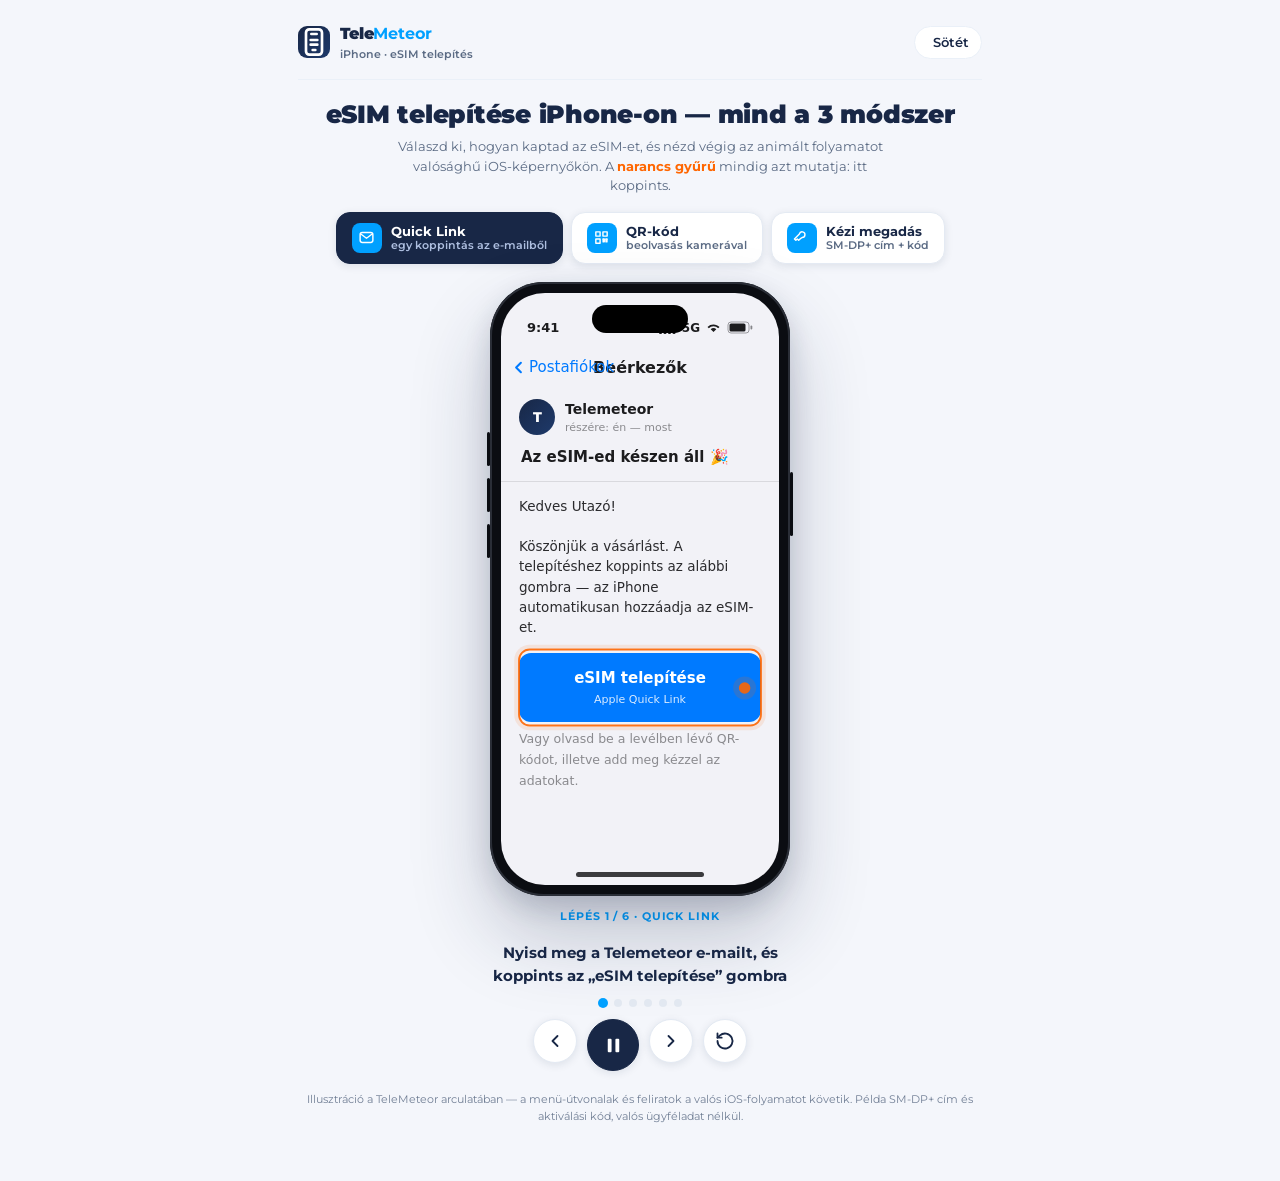
==== esim-anim.html @ 7bba0ee0 "Add animated iOS eSIM install demo (esim-anim.html) Standalone page at repo root: iPhone-only, all t" ====
<!doctype html>
<html lang="hu">
<head>
<meta charset="utf-8">
<meta name="viewport" content="width=device-width, initial-scale=1">
<title>eSIM Telepítés iPhone-on — TeleMeteor</title>
<meta name="description" content="Mind a három eSIM-telepítési mód (Quick Link, QR, kézi) iPhone-on, valósághű iOS-megjelenítéssel, a TeleMeteor arculatában.">
<!-- Self-hosted Montserrat (no external font CDN, GDPR-safe) -->
<style>
  @font-face{font-family:"Montserrat";font-style:normal;font-weight:400;font-display:swap;src:url("assets/fonts/montserrat-400.woff2") format("woff2")}
  @font-face{font-family:"Montserrat";font-style:normal;font-weight:500;font-display:swap;src:url("assets/fonts/montserrat-500.woff2") format("woff2")}
  @font-face{font-family:"Montserrat";font-style:normal;font-weight:600;font-display:swap;src:url("assets/fonts/montserrat-600.woff2") format("woff2")}
  @font-face{font-family:"Montserrat";font-style:normal;font-weight:700;font-display:swap;src:url("assets/fonts/montserrat-700.woff2") format("woff2")}
  @font-face{font-family:"Montserrat";font-style:normal;font-weight:800;font-display:swap;src:url("assets/fonts/montserrat-800.woff2") format("woff2")}
  @font-face{font-family:"Montserrat";font-style:normal;font-weight:900;font-display:swap;src:url("assets/fonts/montserrat-900.woff2") format("woff2")}
</style>
<style>
  :root{
    --navy:#182746; --navy-700:#1E3A6B; --navy-900:#0F1B33;
    --blue:#00A0FF; --orange:#FF6600; --green:#16A06A;
    --paper:#F4F6FB; --card:#FFFFFF; --line:#E4EAF3; --hair:#EAF0F8;
    --ink:#182746; --muted:#5B6B84;
    --shadow-phone:0 10px 26px rgba(24,39,70,.16), 0 40px 80px rgba(24,39,70,.24);
    --shadow-card:0 2px 8px rgba(24,39,70,.10);
    --r-card:16px; --r-pill:999px;
    --font:"Montserrat",ui-sans-serif,system-ui,"Segoe UI",Roboto,sans-serif;
    /* iOS palette (screen is always rendered in iOS light) */
    --ios-bg:#F2F2F7; --ios-cell:#FFFFFF; --ios-sep:#D9D9DE; --ios-label:#1C1C1E;
    --ios-sub:#8A8A8E; --ios-blue:#007AFF; --ios-green:#34C759; --ios-fill:#E4E4E9;
    --ios-tert:#C2C2C7; --ios-orange:#FF9500;
    --ios-font:-apple-system,"SF Pro Text","SF Pro","Segoe UI",system-ui,Roboto,sans-serif;
  }
  :root:not([data-theme="light"]){ @media (prefers-color-scheme:dark){
    --paper:var(--navy-900); --card:#182746; --line:#26395C; --hair:#22344F;
    --ink:#EAF2FF; --muted:#9DB0D0;
    --shadow-phone:0 12px 30px rgba(0,0,0,.5), 0 50px 90px rgba(0,0,0,.55);
    --shadow-card:0 2px 8px rgba(0,0,0,.35);
  }}
  :root[data-theme="dark"]{
    --paper:var(--navy-900); --card:#182746; --line:#26395C; --hair:#22344F;
    --ink:#EAF2FF; --muted:#9DB0D0;
    --shadow-phone:0 12px 30px rgba(0,0,0,.5), 0 50px 90px rgba(0,0,0,.55);
    --shadow-card:0 2px 8px rgba(0,0,0,.35);
  }

  *{box-sizing:border-box}
  body{margin:0;background:var(--paper);color:var(--ink);font-family:var(--font);font-size:15px;
    line-height:1.5;-webkit-font-smoothing:antialiased}
  .wrap{max-width:720px;margin:0 auto;padding:22px 18px 46px;text-align:center}

  header.top{display:flex;align-items:center;justify-content:space-between;gap:12px;text-align:left;
    padding-bottom:16px;border-bottom:1px solid var(--hair);margin-bottom:16px}
  .brand{display:flex;align-items:center;gap:10px}
  .brand .mark{width:32px;height:32px;border-radius:9px;flex:0 0 auto;display:grid;place-items:center;color:#fff;
    background:linear-gradient(135deg,var(--navy),var(--navy-700))}
  .brand .name{font-weight:900;letter-spacing:-.01em;font-size:16px}
  .brand .name b{color:var(--blue)}
  .brand .sub{font-size:11px;color:var(--muted);font-weight:600}
  .tbtn{border:1px solid var(--hair);background:var(--card);color:var(--ink);font-family:inherit;font-weight:600;
    font-size:12.5px;padding:8px 12px;border-radius:var(--r-pill);cursor:pointer;display:inline-flex;gap:6px;align-items:center}
  .tbtn:hover{border-color:var(--blue)}

  h1{font-size:clamp(19px,3.2vw,25px);font-weight:900;letter-spacing:-.01em;margin:2px 0 4px;text-wrap:balance}
  .lead{color:var(--muted);font-size:13px;margin:0 auto 16px;max-width:54ch}

  /* method selector */
  .methods{display:flex;flex-wrap:wrap;gap:8px;justify-content:center;margin-bottom:18px}
  .method{display:inline-flex;align-items:center;gap:9px;border:1px solid var(--line);background:var(--card);
    color:var(--ink);font-family:inherit;font-weight:700;font-size:13px;padding:10px 15px;border-radius:14px;
    cursor:pointer;box-shadow:var(--shadow-card);transition:transform .15s,border-color .15s;text-align:left}
  .method:hover{transform:translateY(-1px)}
  .method .mi{width:30px;height:30px;border-radius:8px;flex:0 0 auto;display:grid;place-items:center;
    background:var(--blue);color:#fff}
  .method .mi svg{width:17px;height:17px}
  .method .mt small{display:block;font-weight:600;font-size:10.5px;color:var(--muted)}
  .method[aria-selected="true"]{background:var(--navy);color:#fff;border-color:var(--navy)}
  .method[aria-selected="true"] .mt small{color:#aebfe0}

  /* ===== realistic iPhone ===== */
  .phonewrap{display:flex;justify-content:center;perspective:1600px}
  .device{position:relative;width:300px;height:614px;border-radius:54px;background:#0b0d12;
    padding:11px;box-shadow:var(--shadow-phone),inset 0 0 0 2px #2a2e37;animation:float 6.5s ease-in-out infinite}
  .device::before,.device::after{content:"";position:absolute;background:#0b0d12;border-radius:3px}
  .device::before{left:-3px;top:150px;width:3px;height:34px;box-shadow:0 46px 0 #0b0d12,0 92px 0 #0b0d12}
  .device::after{right:-3px;top:190px;width:3px;height:64px}
  @keyframes float{0%,100%{transform:translateY(0) rotateX(0)}50%{transform:translateY(-7px)}}
  .screen{position:relative;width:100%;height:100%;border-radius:44px;background:var(--ios-bg);
    overflow:hidden;font-family:var(--ios-font);color:var(--ios-label)}
  .screen.onDark{background:#0a0a0c}

  .island{position:absolute;top:12px;left:50%;transform:translateX(-50%);width:96px;height:28px;
    background:#000;border-radius:16px;z-index:9}
  .statusbar{position:absolute;top:0;left:0;right:0;height:52px;display:flex;align-items:center;
    justify-content:space-between;padding:18px 26px 0;font-size:13px;font-weight:700;z-index:8;color:var(--ios-label)}
  .screen.onDark .statusbar{color:#fff}
  .statusbar .rgt{display:flex;align-items:center;gap:5px}
  .statusbar svg{display:block}

  .homebar{position:absolute;bottom:8px;left:50%;transform:translateX(-50%);width:128px;height:5px;
    border-radius:3px;background:#1c1c1e;opacity:.85;z-index:8}
  .screen.onDark .homebar{background:#fff}

  .stage{position:relative}
  .ios-content{position:absolute;left:0;right:0;top:52px;bottom:0;overflow:hidden}
  .ios-content.animate{animation:scene-in .5s cubic-bezier(.22,1,.36,1)}
  @keyframes scene-in{from{opacity:0;transform:translateX(24px)}to{opacity:1;transform:translateX(0)}}
  .ios-content.back.animate{animation:scene-in-b .5s cubic-bezier(.22,1,.36,1)}
  @keyframes scene-in-b{from{opacity:0;transform:translateX(-24px)}to{opacity:1;transform:translateX(0)}}

  /* iOS building blocks */
  .nav{height:46px;display:flex;align-items:center;justify-content:center;position:relative;font-size:16px;font-weight:600}
  .nav .back{position:absolute;left:8px;display:inline-flex;align-items:center;gap:1px;color:var(--ios-blue);font-weight:500;font-size:15px}
  .nav .back svg{width:19px;height:19px}
  .nav .rgtbtn{position:absolute;right:14px;color:var(--ios-blue);font-size:16px;font-weight:600}
  .bigtitle{font-size:30px;font-weight:800;letter-spacing:-.02em;padding:2px 18px 10px}
  .ghead{font-size:12px;font-weight:600;color:var(--ios-sub);text-transform:uppercase;letter-spacing:.03em;margin:16px 0 6px;padding:0 32px;text-align:left}
  .group{margin:0 16px 2px;background:var(--ios-cell);border-radius:12px;overflow:hidden}
  .group.muted{opacity:.55}
  .cell{position:relative;display:flex;align-items:center;gap:12px;padding:0 12px;min-height:46px;text-align:left}
  .cell:not(:first-child)::after{content:"";position:absolute;top:0;left:50px;right:0;height:.5px;background:var(--ios-sep)}
  .cell .lead{width:29px;height:29px;border-radius:7px;flex:0 0 auto;display:grid;place-items:center;color:#fff}
  .cell .lead svg{width:18px;height:18px}
  .cell .lbl{font-size:15px}
  .cell .lbl.blue{color:var(--ios-blue)}
  .cell .val{margin-left:auto;color:var(--ios-sub);font-size:15px}
  .cell .chev{margin-left:auto;color:var(--ios-tert);display:flex}
  .cell .val + .chev{margin-left:8px}
  .cell .chev svg{width:16px;height:16px}
  .cell.tall{min-height:58px;flex-direction:column;align-items:flex-start;justify-content:center;gap:2px;padding:10px 14px}
  .cell.tall .k{font-size:11px;color:var(--ios-sub)}
  .cell.tall .v{font-size:15px;color:var(--ios-label);font-weight:500}

  .sw{width:51px;height:31px;border-radius:16px;background:var(--ios-fill);position:relative;flex:0 0 auto;margin-left:auto;transition:background .35s}
  .sw::after{content:"";position:absolute;top:2px;left:2px;width:27px;height:27px;border-radius:50%;background:#fff;box-shadow:0 1px 3px rgba(0,0,0,.25);transition:left .35s cubic-bezier(.22,1,.36,1)}
  .sw.on{background:var(--ios-green)}
  .sw.on::after{left:22px}

  .pad{padding:0 16px}
  .btn-primary{display:block;background:var(--ios-blue);color:#fff;border-radius:13px;padding:14px;font-size:16px;font-weight:600;text-align:center;margin:12px 16px 0}
  .btn-text{color:var(--ios-blue);text-align:center;font-size:16px;padding:14px}

  /* mail scene */
  .mail-head{padding:8px 18px 12px;text-align:left;border-bottom:.5px solid var(--ios-sep)}
  .mail-from{display:flex;align-items:center;gap:10px}
  .mail-av{width:36px;height:36px;border-radius:50%;background:linear-gradient(135deg,var(--navy),var(--navy-700));color:#fff;display:grid;place-items:center;font-weight:800;font-size:14px;font-family:var(--font)}
  .mail-from .mf{font-weight:700;font-size:14px}
  .mail-from .mt{font-size:11px;color:var(--ios-sub)}
  .mail-subj{font-size:15px;font-weight:700;margin:10px 2px 0}
  .mail-body{padding:14px 18px;text-align:left;font-size:13.5px;color:#2b2b2e;line-height:1.5}
  .mail-body .muted{color:var(--ios-sub);font-size:12.5px}
  .ql{display:block;margin:16px 0 6px;background:var(--ios-blue);color:#fff;border-radius:12px;padding:14px;text-align:center;font-weight:700;font-size:15px}
  .ql small{display:block;font-weight:500;opacity:.85;font-size:11px;margin-top:2px}

  /* sheet scene */
  .backdrop{position:absolute;inset:0;background:rgba(0,0,0,.4);backdrop-filter:blur(2px)}
  .sheet{position:absolute;left:9px;right:9px;bottom:12px;background:#F7F7FA;border-radius:20px;padding:20px 18px 14px;text-align:center;animation:sheetup .45s cubic-bezier(.22,1,.36,1)}
  @keyframes sheetup{from{transform:translateY(70px);opacity:.4}to{transform:translateY(0);opacity:1}}
  .sheet .sim{width:60px;height:60px;border-radius:15px;margin:0 auto 12px;display:grid;place-items:center;color:#fff;background:linear-gradient(135deg,var(--ios-green),#2aa84a)}
  .sheet .sim svg{width:32px;height:32px}
  .sheet h3{margin:0;font-size:19px;font-weight:800;color:var(--ios-label)}
  .sheet p{margin:5px 0 14px;font-size:12.5px;color:var(--ios-sub)}

  /* qr scan scene */
  .cam{position:absolute;inset:0;background:radial-gradient(120% 80% at 50% 40%,#1b1d22,#0a0a0c)}
  .finder{position:absolute;top:150px;left:50%;transform:translateX(-50%);width:190px;height:190px}
  .finder .qrimg{position:absolute;inset:20px;background:#fff;border-radius:8px;padding:10px}
  .finder .qrimg svg{width:100%;height:100%;display:block}
  .fbrk{position:absolute;width:30px;height:30px;border:3px solid #fff}
  .fb1{top:0;left:0;border-right:0;border-bottom:0;border-radius:8px 0 0 0}
  .fb2{top:0;right:0;border-left:0;border-bottom:0;border-radius:0 8px 0 0}
  .fb3{bottom:0;left:0;border-right:0;border-top:0;border-radius:0 0 0 8px}
  .fb4{bottom:0;right:0;border-left:0;border-top:0;border-radius:0 0 8px 0}
  .cam .scan{position:absolute;left:22px;right:22px;height:3px;border-radius:3px;top:22px;
    background:linear-gradient(90deg,transparent,var(--orange),transparent);box-shadow:0 0 12px 2px rgba(255,102,0,.6);animation:scan 1.9s ease-in-out infinite}
  @keyframes scan{0%{top:24px}50%{top:158px}100%{top:24px}}
  .camhint{position:absolute;bottom:64px;left:24px;right:24px;text-align:center;color:#fff;font-size:13px;font-weight:500;opacity:.92}

  /* continue / installing / done */
  .center{position:absolute;inset:52px 0 0;display:flex;flex-direction:column;align-items:center;justify-content:center;padding:0 26px;text-align:center;gap:14px}
  .hero-sim{width:88px;height:88px;border-radius:22px;display:grid;place-items:center;color:#fff;background:linear-gradient(135deg,var(--ios-blue),#0a63d6);box-shadow:0 12px 26px rgba(0,122,255,.3)}
  .hero-sim svg{width:46px;height:46px}
  .center h3{margin:0;font-size:21px;font-weight:800}
  .center p{margin:0;font-size:13px;color:var(--ios-sub);max-width:24ch}
  .continue-btn{position:absolute;left:16px;right:16px;bottom:26px}

  .spinner{width:34px;height:34px;position:relative}
  .spinner i{position:absolute;left:50%;top:50%;width:3px;height:9px;border-radius:2px;background:var(--ios-sub);
    transform-origin:1.5px 17px;opacity:.25}
  @keyframes fade{to{opacity:.25}}

  .checkwrap{width:100px;height:100px;border-radius:50%;display:grid;place-items:center;
    background:color-mix(in srgb,var(--ios-green) 15%,transparent);animation:pop .5s cubic-bezier(.22,1,.36,1)}
  @keyframes pop{0%{transform:scale(.5)}60%{transform:scale(1.08)}100%{transform:scale(1)}}
  .checkwrap svg{width:54px;height:54px}
  .checkwrap .ck{fill:none;stroke:var(--ios-green);stroke-width:6;stroke-linecap:round;stroke-linejoin:round;stroke-dasharray:1;stroke-dashoffset:1;animation:draw .6s .2s ease forwards}
  @keyframes draw{to{stroke-dashoffset:0}}
  .confetti{position:absolute;inset:0;overflow:hidden;pointer-events:none;z-index:2}
  .confetti b{position:absolute;top:-16px;width:9px;height:14px;border-radius:2px;opacity:.9;animation:fall linear forwards}
  @keyframes fall{to{transform:translateY(600px) rotate(560deg);opacity:.1}}

  /* tap ring (brand) */
  .ring{position:absolute;border:2.5px solid var(--orange);border-radius:12px;opacity:0;pointer-events:none;z-index:10;
    box-shadow:0 0 0 4px rgba(255,102,0,.12);transition:opacity .2s ease}
  .ring.show{opacity:1;animation:ringpulse 1.4s ease-in-out infinite}
  .ring.tap{animation:none;transform:scale(.96);opacity:.9}
  .ring .dot{position:absolute;right:10px;top:50%;width:12px;height:12px;border-radius:50%;transform:translateY(-50%);background:var(--orange);box-shadow:0 0 0 6px rgba(255,102,0,.18)}
  @keyframes ringpulse{0%,100%{box-shadow:0 0 0 4px rgba(255,102,0,.12)}50%{box-shadow:0 0 0 9px rgba(255,102,0,.03)}}

  /* caption + controls */
  .caption{margin:18px auto 0;font-weight:700;font-size:15px;min-height:22px;max-width:36ch;text-wrap:balance}
  .steplabel{font-size:11px;font-weight:700;letter-spacing:.08em;text-transform:uppercase;color:var(--blue);margin-top:12px}
  .dots{display:flex;gap:7px;justify-content:center;margin:12px 0 4px;flex-wrap:wrap}
  .dots i{width:8px;height:8px;border-radius:50%;background:var(--line);transition:.3s}
  .dots i.on{background:var(--blue);transform:scale(1.25)}
  .controls{display:flex;gap:10px;justify-content:center;margin-top:12px}
  .ctl{width:44px;height:44px;border-radius:50%;border:1px solid var(--line);background:var(--card);color:var(--ink);cursor:pointer;display:grid;place-items:center;box-shadow:var(--shadow-card)}
  .ctl:hover{border-color:var(--blue);color:var(--blue)}
  .ctl svg{width:20px;height:20px}
  .ctl.primary{background:var(--navy);color:#fff;border-color:var(--navy);width:52px;height:52px}
  .ctl.primary svg{width:23px;height:23px}
  .note{margin-top:20px;font-size:11px;color:var(--muted);opacity:.85}

  @media (prefers-reduced-motion:reduce){
    .device{animation:none}
    .ring.show{animation:none}
    .cam .scan{animation:none;top:90px}
    .ios-content.animate,.ios-content.back.animate{animation:none}
    .checkwrap,.checkwrap .ck{animation:none;stroke-dashoffset:0}
    .sheet{animation:none}
    .confetti{display:none}
    .spinner i{animation:none!important;opacity:.4}
  }
</style>
</head>
<body>

<div class="wrap">
  <header class="top">
    <div class="brand">
      <span class="mark" aria-hidden="true"><svg viewBox="0 0 24 24" fill="none" stroke="currentColor" stroke-width="2" stroke-linecap="round" stroke-linejoin="round"><rect x="6" y="2.5" width="12" height="19" rx="2.5"/><path d="M10 6h4M9.5 10.5h5M9.5 14h5M11 18h2"/></svg></span>
      <div><div class="name">Tele<b>Meteor</b></div><div class="sub">iPhone · eSIM telepítés</div></div>
    </div>
    <button class="tbtn" id="themeBtn" type="button"><svg viewBox="0 0 24 24" fill="none" stroke="currentColor" stroke-width="2" stroke-linecap="round" stroke-linejoin="round" aria-hidden="true"><path d="M21 12.8A9 9 0 1 1 11.2 3 7 7 0 0 0 21 12.8z"/></svg><span id="themeLabel">Sötét</span></button>
  </header>

  <h1>eSIM telepítése iPhone-on — mind a 3 módszer</h1>
  <p class="lead">Válaszd ki, hogyan kaptad az eSIM-et, és nézd végig az animált folyamatot valósághű iOS-képernyőkön. A <b style="color:var(--orange)">narancs gyűrű</b> mindig azt mutatja: itt koppints.</p>

  <div class="methods" id="methods" role="tablist"></div>

  <div class="stage">
    <div class="phonewrap">
      <div class="device">
        <div class="screen" id="screen">
          <div class="island"></div>
          <div class="statusbar">
            <span>9:41</span>
            <span class="rgt">
              <svg width="18" height="12" viewBox="0 0 18 12" fill="currentColor" aria-hidden="true"><rect x="0" y="8" width="3" height="4" rx="1"/><rect x="4.5" y="5.5" width="3" height="6.5" rx="1"/><rect x="9" y="3" width="3" height="9" rx="1"/><rect x="13.5" y="0" width="3" height="12" rx="1"/></svg>
              <span style="font-size:12px;font-weight:700">5G</span>
              <svg width="17" height="12" viewBox="0 0 17 12" fill="currentColor" aria-hidden="true"><path d="M8.5 2.6c2.3 0 4.4.9 6 2.4l-1.3 1.3a6.7 6.7 0 00-9.4 0L2.5 5A8.5 8.5 0 018.5 2.6zM8.5 6a4 4 0 012.8 1.2L8.5 10 5.7 7.2A4 4 0 018.5 6z"/></svg>
              <svg width="26" height="13" viewBox="0 0 26 13" fill="none" aria-hidden="true"><rect x="1" y="1" width="21" height="11" rx="3" stroke="currentColor" stroke-opacity=".4" stroke-width="1"/><rect x="2.5" y="2.5" width="16" height="8" rx="1.6" fill="currentColor"/><rect x="23.5" y="4.5" width="1.8" height="4" rx=".9" fill="currentColor" fill-opacity=".5"/></svg>
            </span>
          </div>
          <div class="ios-content" id="content"></div>
          <div class="ring" id="ring" aria-hidden="true"><span class="dot"></span></div>
          <div class="homebar"></div>
        </div>
      </div>
    </div>

    <div class="steplabel" id="steplabel"></div>
    <div class="caption" id="caption"></div>
    <div class="dots" id="dots"></div>
    <div class="controls">
      <button class="ctl" id="prevBtn" type="button" aria-label="Előző"><svg viewBox="0 0 24 24" fill="none" stroke="currentColor" stroke-width="2.2" stroke-linecap="round" stroke-linejoin="round"><path d="M15 6l-6 6 6 6"/></svg></button>
      <button class="ctl primary" id="playBtn" type="button" aria-label="Lejátszás/szünet"></button>
      <button class="ctl" id="nextBtn" type="button" aria-label="Következő"><svg viewBox="0 0 24 24" fill="none" stroke="currentColor" stroke-width="2.2" stroke-linecap="round" stroke-linejoin="round"><path d="M9 6l6 6-6 6"/></svg></button>
      <button class="ctl" id="replayBtn" type="button" aria-label="Újra"><svg viewBox="0 0 24 24" fill="none" stroke="currentColor" stroke-width="2.2" stroke-linecap="round" stroke-linejoin="round"><path d="M3 12a9 9 0 1 0 3-6.7L3 8"/><path d="M3 3v5h5"/></svg></button>
    </div>
  </div>

  <p class="note">Illusztráció a TeleMeteor arculatában — a menü-útvonalak és feliratok a valós iOS-folyamatot követik. Példa SM‑DP+ cím és aktiválási kód, valós ügyféladat nélkül.</p>
</div>

<script>
(function(){
  var chev='<svg viewBox="0 0 24 24" fill="none" stroke="currentColor" stroke-width="2.4" stroke-linecap="round" stroke-linejoin="round"><path d="M9 6l6 6-6 6"/></svg>';
  var backchev='<svg viewBox="0 0 24 24" fill="none" stroke="currentColor" stroke-width="2.6" stroke-linecap="round" stroke-linejoin="round"><path d="M15 6l-6 6 6 6"/></svg>';
  function g(p,sw){return '<svg viewBox="0 0 24 24" fill="none" stroke="currentColor" stroke-width="'+(sw||2)+'" stroke-linecap="round" stroke-linejoin="round">'+p+'</svg>';}
  var ICON={
    plane:'<path d="M10.2 3a1.4 1.4 0 012.6 0l.3 5.7 6 3.2a1 1 0 01.5.9v.8a.5.5 0 01-.7.5l-5.8-1.7-.3 3.6 1.7 1.3a.5.5 0 01.2.4v.6a.4.4 0 01-.5.4l-3-.8-3 .8a.4.4 0 01-.5-.4v-.6a.5.5 0 01.2-.4l1.7-1.3-.3-3.6L3.4 14a.5.5 0 01-.7-.5v-.8a1 1 0 01.5-.9l6-3.2z" fill="currentColor" stroke="none"/>',
    wifi:'<path d="M4.5 9.5a11 11 0 0115 0M7.5 12.5a7 7 0 019 0M10.4 15.4a3 3 0 013.2 0"/>',
    bt:'<path d="M8 7l8 10-4 3V4l4 3-8 10"/>',
    cell:'<rect x="3" y="14" width="3" height="6" rx="1" fill="currentColor" stroke="none"/><rect x="8" y="10" width="3" height="10" rx="1" fill="currentColor" stroke="none"/><rect x="13" y="6" width="3" height="14" rx="1" fill="currentColor" stroke="none"/><rect x="18" y="3" width="3" height="17" rx="1" fill="currentColor" stroke="none"/>',
    esim:'<rect x="4" y="3" width="16" height="18" rx="3"/><path d="M9 3v5M4 12h16M13 16h4M15 14v4" stroke-width="1.9"/>',
    sim:'<path d="M6 3h8l4 4v14a1 1 0 01-1 1H6a1 1 0 01-1-1V4a1 1 0 011-1z"/><rect x="8.5" y="12" width="7" height="6" rx="1.2"/>',
    qr:'<path d="M4 4h6v6H4zM14 4h6v6h-6zM4 14h6v6H4z"/><path d="M14 14h2v2h-2zM18 14h2v2h-2zM16 16v2M14 18h2M18 18h2" stroke-width="1.8"/>',
    key:'<path d="M15 7a4 4 0 10-3.9 5L14 14l2 2 2-2 2 2 2-2-6-6z" transform="scale(-1,1) translate(-24,0)"/>',
    globe:'<circle cx="12" cy="12" r="9"/><path d="M3 12h18M12 3c3 3 3 15 0 18M12 3c-3 3-3 15 0 18"/>',
    mail:'<rect x="3" y="5" width="18" height="14" rx="3"/><path d="M4 7l8 6 8-6"/>',
    check:'<path d="M5 12l4 4L19 6"/>'
  };
  function iconSq(glyph,bg){return '<span class="lead" style="background:'+bg+'">'+g(glyph)+'</span>';}

  // stylised QR (fixed pattern, not a real code)
  function qrSVG(){
    var s=25,cells=[],seed=0x51ab;
    for(var y=0;y<s;y++)for(var x=0;x<s;x++){seed=(seed*1103515245+12345)&0x7fffffff;if((seed>>6&1))cells.push('<rect x="'+x+'" y="'+y+'" width="1" height="1"/>');}
    function f(cx,cy){return '<rect x="'+cx+'" y="'+cy+'" width="7" height="7" fill="none" stroke="#0a0a0c" stroke-width="1"/><rect x="'+(cx+2)+'" y="'+(cy+2)+'" width="3" height="3"/>';}
    return '<svg viewBox="0 0 25 25" fill="#0a0a0c" shape-rendering="crispEdges">'+cells.join('')+f(0,0)+f(18,0)+f(0,18)+'</svg>';
  }

  // ===== scene builders =====
  function nav(title,back,right){
    return '<div class="nav">'+(back?'<span class="back">'+backchev+back+'</span>':'')+title+(right?'<span class="rgtbtn">'+right+'</span>':'')+'</div>';
  }
  function cell(o){ // {glyph,bg,label,blue,val,chev,sw,swon,tap}
    var lead=o.glyph?iconSq(o.glyph,o.bg||'#8A8A8E'):'';
    var trail = o.sw?('<span class="sw'+(o.swon?' on':'')+'"></span>')
               : (o.val?('<span class="val">'+o.val+'</span>'):'') + (o.chev===false?'':'<span class="chev">'+chev+'</span>');
    return '<div class="cell'+(o.tap?'" id="taptarget':'')+'">'+lead+'<span class="lbl'+(o.blue?' blue':'')+'">'+o.label+'</span>'+trail+'</div>';
  }

  var SIM_BIG='<svg viewBox="0 0 24 24" fill="none" stroke="currentColor" stroke-width="1.6" stroke-linecap="round" stroke-linejoin="round"><path d="M6 3h8l4 4v14a1 1 0 01-1 1H6a1 1 0 01-1-1V4a1 1 0 011-1z"/><rect x="8.5" y="12" width="7" height="6" rx="1.2"/><path d="M12 12v6M8.5 15h7"/></svg>';

  function B(sc){
    var t=sc.type;
    if(t==='settings-home'){
      return nav('Beállítások')+'<div class="bigtitle">Beállítások</div>'+
        '<div class="group">'+
        cell({glyph:ICON.plane,bg:'#FF9500',label:'Repülőgép mód',sw:true,swon:false})+
        cell({glyph:ICON.wifi,bg:'#007AFF',label:'Wi‑Fi',val:'Otthoni'})+
        cell({glyph:ICON.bt,bg:'#007AFF',label:'Bluetooth',val:'Be'})+
        cell({glyph:ICON.cell,bg:'#34C759',label:'Mobilhálózat',tap:true})+
        '</div>';
    }
    if(t==='settings-cellular'){
      return nav('Mobilhálózat','Beállítások')+
        '<div class="group" style="margin-top:12px">'+
        cell({glyph:ICON.cell,bg:'#34C759',label:'Mobiladat',sw:true,swon:true})+
        cell({glyph:ICON.globe,bg:'#5AC8FA',label:'Adatroaming',sw:true,swon:false})+
        '</div>'+
        '<div class="group" style="margin-top:22px">'+
        cell({glyph:ICON.esim,bg:'#007AFF',label:'eSIM hozzáadása',blue:true,tap:true})+
        cell({glyph:ICON.sim,bg:'#8A8A8E',label:'Fizikai SIM',val:'Nincs'})+
        '</div>';
    }
    if(t==='choice'){
      return nav('eSIM hozzáadása','Mobilhálózat')+
        '<div class="ghead">Átvitel másik készülékről</div>'+
        '<div class="group muted">'+
        cell({glyph:ICON.cell,bg:'#8A8A8E',label:'Átvitel másik iPhone-ról'})+
        cell({glyph:ICON.globe,bg:'#8A8A8E',label:'Átvitel Androidról'})+
        '</div>'+
        '<div class="ghead">Új eSIM telepítése</div>'+
        '<div class="group">'+
        cell({glyph:ICON.qr,bg:'#007AFF',label:'QR-kód használata',tap:sc.tap==='qr'})+
        cell({glyph:ICON.key,bg:'#5856D6',label:'Adatok kézi megadása',blue:true,chev:false,tap:sc.tap==='manual'})+
        '</div>';
    }
    if(t==='qrscan'){
      return '<div class="cam"><div class="finder"><div class="qrimg">'+qrSVG()+'</div><span class="fbrk fb1"></span><span class="fbrk fb2"></span><span class="fbrk fb3"></span><span class="fbrk fb4"></span></div><div class="scan"></div><div class="camhint">Helyezd a Telemeteor QR-kódot a keretbe</div></div>';
    }
    if(t==='mail'){
      return nav('Beérkezők','Postafiókok')+
        '<div class="mail-head"><div class="mail-from"><span class="mail-av">T</span><div><div class="mf">Telemeteor</div><div class="mt">részére: én — most</div></div></div><div class="mail-subj">Az eSIM-ed készen áll 🎉</div></div>'+
        '<div class="mail-body">Kedves Utazó!<br><br>Köszönjük a vásárlást. A telepítéshez koppints az alábbi gombra — az iPhone automatikusan hozzáadja az eSIM-et.'+
        '<a class="ql" id="taptarget">eSIM telepítése<small>Apple Quick Link</small></a>'+
        '<span class="muted">Vagy olvasd be a levélben lévő QR-kódot, illetve add meg kézzel az adatokat.</span></div>';
    }
    if(t==='sheet'){
      var bg=B({type:'settings-cellular'}).replace('id="taptarget"','');
      return '<div style="filter:blur(1px);opacity:.5">'+bg+'</div>'+
        '<div class="backdrop"></div>'+
        '<div class="sheet"><div class="sim">'+SIM_BIG+'</div><h3>eSIM hozzáadása?</h3><p>Mobilszolgáltatói csomag található: Telemeteor</p>'+
        '<a class="btn-primary" id="taptarget" style="margin:0">eSIM hozzáadása</a><div class="btn-text">Mégse</div></div>';
    }
    if(t==='manual'){
      return nav('Adatok megadása','eSIM hozzáadása','<span id="taptarget">Tovább</span>')+
        '<div class="ghead">Aktiválási adatok</div>'+
        '<div class="group">'+
        '<div class="cell tall"><span class="k">SM‑DP+ cím</span><span class="v">sm-dp-plus.telemeteor.com</span></div>'+
        '<div class="cell tall"><span class="k">Aktiválási kód</span><span class="v">K2‑9F4X‑TM88‑DEMO</span></div>'+
        '</div>'+
        '<div class="ghead">Megerősítő kód (ha kéri)</div>'+
        '<div class="group"><div class="cell tall"><span class="k">Kód</span><span class="v" style="color:var(--ios-sub)">— nem szükséges —</span></div></div>'+
        '<div style="padding:10px 30px;text-align:left;font-size:11.5px;color:var(--ios-sub)">Ezeket a Telemeteor e-mailből másolod be.</div>';
    }
    if(t==='continue'){
      return '<div class="center"><div class="hero-sim">'+SIM_BIG+'</div><h3>Mobilszolgáltatói csomag</h3><p>Telemeteor — készen áll a telepítésre.</p></div>'+
        '<a class="btn-primary continue-btn" id="taptarget">Folytatás</a>';
    }
    if(t==='installing'){
      var bars='';for(var i=0;i<12;i++){bars+='<i style="transform:translate(-50%,-50%) rotate('+(i*30)+'deg);animation:fade 1s linear '+(-i/12)+'s infinite"></i>';}
      return '<div class="center"><div class="spinner">'+bars+'</div><h3 style="font-size:17px">eSIM aktiválása…</h3><p>Ez néhány másodperc.</p></div>';
    }
    if(t==='plan'){
      return nav('Telemeteor','Mobilhálózat')+
        '<div class="ghead">Ez a vonal</div>'+
        '<div class="group" style="margin-bottom:2px">'+
        cell({glyph:ICON.cell,bg:'#34C759',label:'Ez a vonal be van kapcsolva',sw:true,swon:true})+
        '</div>'+
        '<div class="ghead">Mobiladat</div>'+
        '<div class="group">'+
        '<div class="cell" id="taptarget"><span class="lead" style="background:#5AC8FA">'+g(ICON.globe)+'</span><span class="lbl">Adatroaming</span><span class="sw" id="roamsw"></span></div>'+
        '</div>'+
        '<div style="padding:10px 30px;text-align:left;font-size:11.5px;color:var(--ios-sub)">Külföldi adathasználathoz az adatroaming legyen bekapcsolva.</div>';
    }
    if(t==='done'){
      return '<div class="confetti" id="conf"></div><div class="center"><div class="checkwrap"><svg viewBox="0 0 52 52"><path class="ck" d="M14 27l8 8 16-18" pathLength="1"/></svg></div><h3>Sikeres telepítés</h3><p>Az eSIM aktív — indulhat az utazás.</p></div>';
    }
    return '';
  }

  // ===== flows =====
  var tail=[
    {type:'continue', cap:'Koppints a „Folytatás” gombra'},
    {type:'installing', cap:'Az eSIM aktiválása folyamatban…'},
    {type:'plan', cap:'Kapcsold be az adatroamingot'},
    {type:'done', cap:'Kész! Az eSIM használatra kész.'}
  ];
  var FLOWS={
    link:{ name:'Quick Link', desc:'egy koppintás az e-mailből', icon:ICON.mail, scenes:[
      {type:'mail', cap:'Nyisd meg a Telemeteor e-mailt, és koppints az „eSIM telepítése” gombra'},
      {type:'sheet', cap:'Erősítsd meg: koppints az „eSIM hozzáadása” gombra'}
    ].concat(tail)},
    qr:{ name:'QR-kód', desc:'beolvasás kamerával', icon:ICON.qr, scenes:[
      {type:'settings-home', cap:'Nyisd meg a Beállítások → Mobilhálózat menüt'},
      {type:'settings-cellular', cap:'Koppints az „eSIM hozzáadása” sorra'},
      {type:'choice', tap:'qr', cap:'Válaszd a „QR-kód használata” lehetőséget'},
      {type:'qrscan', dark:true, cap:'Tartsd a QR-kódot a keretbe — az iPhone beolvassa'}
    ].concat(tail)},
    manual:{ name:'Kézi megadás', desc:'SM‑DP+ cím + kód', icon:ICON.key, scenes:[
      {type:'settings-home', cap:'Nyisd meg a Beállítások → Mobilhálózat menüt'},
      {type:'settings-cellular', cap:'Koppints az „eSIM hozzáadása” sorra'},
      {type:'choice', tap:'manual', cap:'Görgess le, és válaszd az „Adatok kézi megadása” lehetőséget'},
      {type:'manual', cap:'Írd be az e-mailből az SM‑DP+ címet és az aktiválási kódot, majd „Tovább”'}
    ].concat(tail)}
  };
  var ORDER=['link','qr','manual'];

  var content=document.getElementById('content'), ring=document.getElementById('ring'),
      screen=document.getElementById('screen'), caption=document.getElementById('caption'),
      steplabel=document.getElementById('steplabel'), dots=document.getElementById('dots'),
      methods=document.getElementById('methods');
  var cur='link', idx=0, timers=[], playing=true, prevIdx=-1;
  var reduce=matchMedia('(prefers-reduced-motion:reduce)').matches;
  function clearTimers(){timers.forEach(clearTimeout);timers=[];}
  function later(fn,ms){var t=setTimeout(fn,ms);timers.push(t);return t;}

  ORDER.forEach(function(k){
    var f=FLOWS[k],b=document.createElement('button');
    b.className='method';b.setAttribute('role','tab');b.setAttribute('aria-selected',k===cur);
    b.innerHTML='<span class="mi">'+g(f.icon,2)+'</span><span class="mt">'+f.name+'<small>'+f.desc+'</small></span>';
    b.onclick=function(){select(k);};methods.appendChild(b);f._tab=b;
  });

  function select(k){cur=k;idx=0;prevIdx=-1;playing=true;
    ORDER.forEach(function(o){FLOWS[o]._tab.setAttribute('aria-selected',o===k);});
    buildDots();play();syncPlay();}
  function buildDots(){dots.innerHTML='';FLOWS[cur].scenes.forEach(function(_,i){var d=document.createElement('i');if(i===idx)d.className='on';dots.appendChild(d);});}
  function markDots(){[].forEach.call(dots.children,function(d,i){d.className=i===idx?'on':'';});}

  function render(sc,goingBack){
    ring.classList.remove('show','tap');
    screen.classList.toggle('onDark',!!sc.dark);
    content.classList.remove('animate','back');
    content.innerHTML=B(sc);
    if(!reduce){void content.offsetWidth;content.classList.add('animate');if(goingBack)content.classList.add('back');}
  }
  function placeRing(){
    var el=document.getElementById('taptarget'); if(!el){ring.classList.remove('show');return;}
    var r=el.getBoundingClientRect(), s=screen.getBoundingClientRect(), pad=6;
    ring.style.top=(r.top-s.top-pad)+'px';
    ring.style.left=(r.left-s.left-pad)+'px';
    ring.style.width=(r.width+pad*2)+'px';
    ring.style.height=(r.height+pad*2)+'px';
  }

  function play(){
    clearTimers();
    var f=FLOWS[cur], sc=f.scenes[idx];
    steplabel.textContent='Lépés '+(idx+1)+' / '+f.scenes.length+' · '+f.name;
    caption.textContent=sc.cap;
    render(sc, prevIdx>idx); markDots(); prevIdx=idx;

    var hasTap=/settings|choice|mail|sheet|manual|continue|plan/.test(sc.type);
    if(sc.type==='qrscan'){ if(playing) later(next, reduce?2000:2600); return; }
    if(sc.type==='installing'){ if(playing) later(next, reduce?1500:2000); return; }
    if(sc.type==='done'){ if(!reduce) burst(); if(playing) later(function(){idx=0;prevIdx=-1;play();}, 3200); return; }
    if(sc.type==='plan'){
      later(function(){var s=document.getElementById('roamsw');if(s)s.classList.add('on');placeRing();ring.classList.add('show');}, reduce?300:700);
      if(playing) later(function(){ring.classList.add('tap');}, reduce?1500:1900);
      if(playing) later(next, reduce?2000:2350);
      return;
    }
    // generic tap scenes
    later(function(){placeRing();ring.classList.add('show');}, reduce?250:650);
    if(playing) later(function(){ring.classList.add('tap');}, reduce?1500:1900);
    if(playing) later(next, reduce?1950:2350);
  }
  function next(){idx=(idx+1)%FLOWS[cur].scenes.length;play();}
  function prev(){idx=(idx-1+FLOWS[cur].scenes.length)%FLOWS[cur].scenes.length;play();}

  function burst(){
    var c=document.getElementById('conf');if(!c)return;
    var cols=['#182746','#00A0FF','#FF6600','#BADDFF','#34C759'];
    for(var i=0;i<28;i++){var p=document.createElement('b');p.style.left=(Math.random()*100)+'%';
      p.style.background=cols[i%cols.length];p.style.animationDuration=(1.6+Math.random()*1.4)+'s';
      p.style.animationDelay=(Math.random()*.5)+'s';p.style.transform='rotate('+(Math.random()*360)+'deg)';c.appendChild(p);}
  }

  var playBtn=document.getElementById('playBtn');
  var IP='<svg viewBox="0 0 24 24" fill="currentColor"><path d="M8 5l12 7-12 7z"/></svg>',
      IPA='<svg viewBox="0 0 24 24" fill="currentColor"><rect x="6" y="5" width="4" height="14" rx="1"/><rect x="14" y="5" width="4" height="14" rx="1"/></svg>';
  function syncPlay(){playBtn.innerHTML=playing?IPA:IP;}
  playBtn.onclick=function(){playing=!playing;syncPlay();if(playing)play();else clearTimers();};
  document.getElementById('nextBtn').onclick=function(){playing=false;syncPlay();next();};
  document.getElementById('prevBtn').onclick=function(){playing=false;syncPlay();prev();};
  document.getElementById('replayBtn').onclick=function(){idx=0;prevIdx=-1;playing=true;syncPlay();play();};
  window.addEventListener('resize',function(){if(document.getElementById('taptarget')&&ring.classList.contains('show'))placeRing();});

  (function(){var b=document.getElementById('themeBtn'),lab=document.getElementById('themeLabel'),root=document.documentElement;
    function c(){var t=root.getAttribute('data-theme');return t?t:(matchMedia('(prefers-color-scheme:dark)').matches?'dark':'light');}
    function s(){lab.textContent=c()==='dark'?'Világos':'Sötét';}
    b.onclick=function(){root.setAttribute('data-theme',c()==='dark'?'light':'dark');s();};s();})();

  select('link');syncPlay();
})();
</script>
</body>
</html>
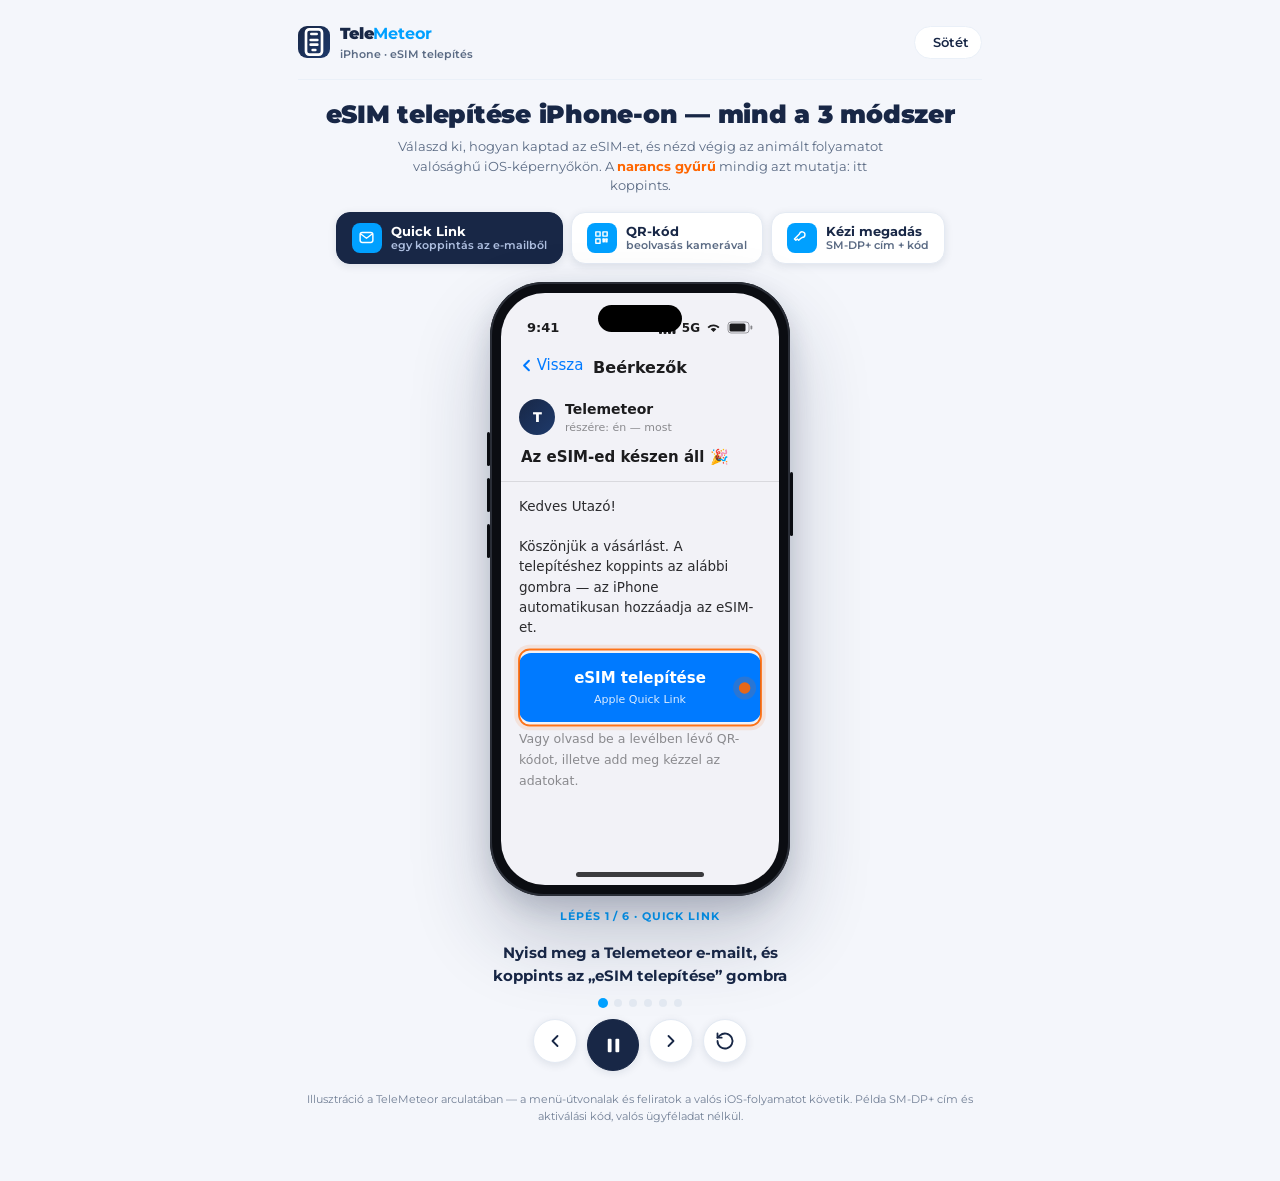
==== commit 9a8b67cf: "Fix esim-anim.html nav overlap + tidy status bar - Nav bar was absolute-centered title + absolute ba" ====
--- a/esim-anim.html
+++ b/esim-anim.html
@@ -88,7 +88,7 @@
     overflow:hidden;font-family:var(--ios-font);color:var(--ios-label)}
   .screen.onDark{background:#0a0a0c}
 
-  .island{position:absolute;top:12px;left:50%;transform:translateX(-50%);width:96px;height:28px;
+  .island{position:absolute;top:12px;left:50%;transform:translateX(-50%);width:84px;height:27px;
     background:#000;border-radius:16px;z-index:9}
   .statusbar{position:absolute;top:0;left:0;right:0;height:52px;display:flex;align-items:center;
     justify-content:space-between;padding:18px 26px 0;font-size:13px;font-weight:700;z-index:8;color:var(--ios-label)}
@@ -108,10 +108,14 @@
   @keyframes scene-in-b{from{opacity:0;transform:translateX(-24px)}to{opacity:1;transform:translateX(0)}}
 
   /* iOS building blocks */
-  .nav{height:46px;display:flex;align-items:center;justify-content:center;position:relative;font-size:16px;font-weight:600}
-  .nav .back{position:absolute;left:8px;display:inline-flex;align-items:center;gap:1px;color:var(--ios-blue);font-weight:500;font-size:15px}
-  .nav .back svg{width:19px;height:19px}
-  .nav .rgtbtn{position:absolute;right:14px;color:var(--ios-blue);font-size:16px;font-weight:600}
+  .nav{display:grid;grid-template-columns:1fr auto 1fr;align-items:center;column-gap:6px;height:46px;padding:0 12px}
+  .nav-l{min-width:0;overflow:hidden}
+  .nav-t{justify-self:center;max-width:100%;font-size:16px;font-weight:600;white-space:nowrap;overflow:hidden;text-overflow:ellipsis}
+  .nav-r{min-width:0;overflow:hidden;text-align:right}
+  .nav .back{display:inline-flex;align-items:center;gap:1px;max-width:100%;color:var(--ios-blue);font-weight:500;font-size:15px}
+  .nav .back .bl{min-width:0;white-space:nowrap;overflow:hidden;text-overflow:ellipsis}
+  .nav .back svg{width:19px;height:19px;flex:0 0 auto}
+  .nav .rgtbtn{color:var(--ios-blue);font-size:16px;font-weight:600;white-space:nowrap}
   .bigtitle{font-size:30px;font-weight:800;letter-spacing:-.02em;padding:2px 18px 10px}
   .ghead{font-size:12px;font-weight:600;color:var(--ios-sub);text-transform:uppercase;letter-spacing:.03em;margin:16px 0 6px;padding:0 32px;text-align:left}
   .group{margin:0 16px 2px;background:var(--ios-cell);border-radius:12px;overflow:hidden}
@@ -313,7 +317,9 @@
 
   // ===== scene builders =====
   function nav(title,back,right){
-    return '<div class="nav">'+(back?'<span class="back">'+backchev+back+'</span>':'')+title+(right?'<span class="rgtbtn">'+right+'</span>':'')+'</div>';
+    return '<div class="nav"><span class="nav-l">'+(back?'<span class="back">'+backchev+'<span class="bl">Vissza</span></span>':'')+'</span>'+
+      '<span class="nav-t">'+title+'</span>'+
+      '<span class="nav-r">'+(right?'<span class="rgtbtn">'+right+'</span>':'')+'</span></div>';
   }
   function cell(o){ // {glyph,bg,label,blue,val,chev,sw,swon,tap}
     var lead=o.glyph?iconSq(o.glyph,o.bg||'#8A8A8E'):'';
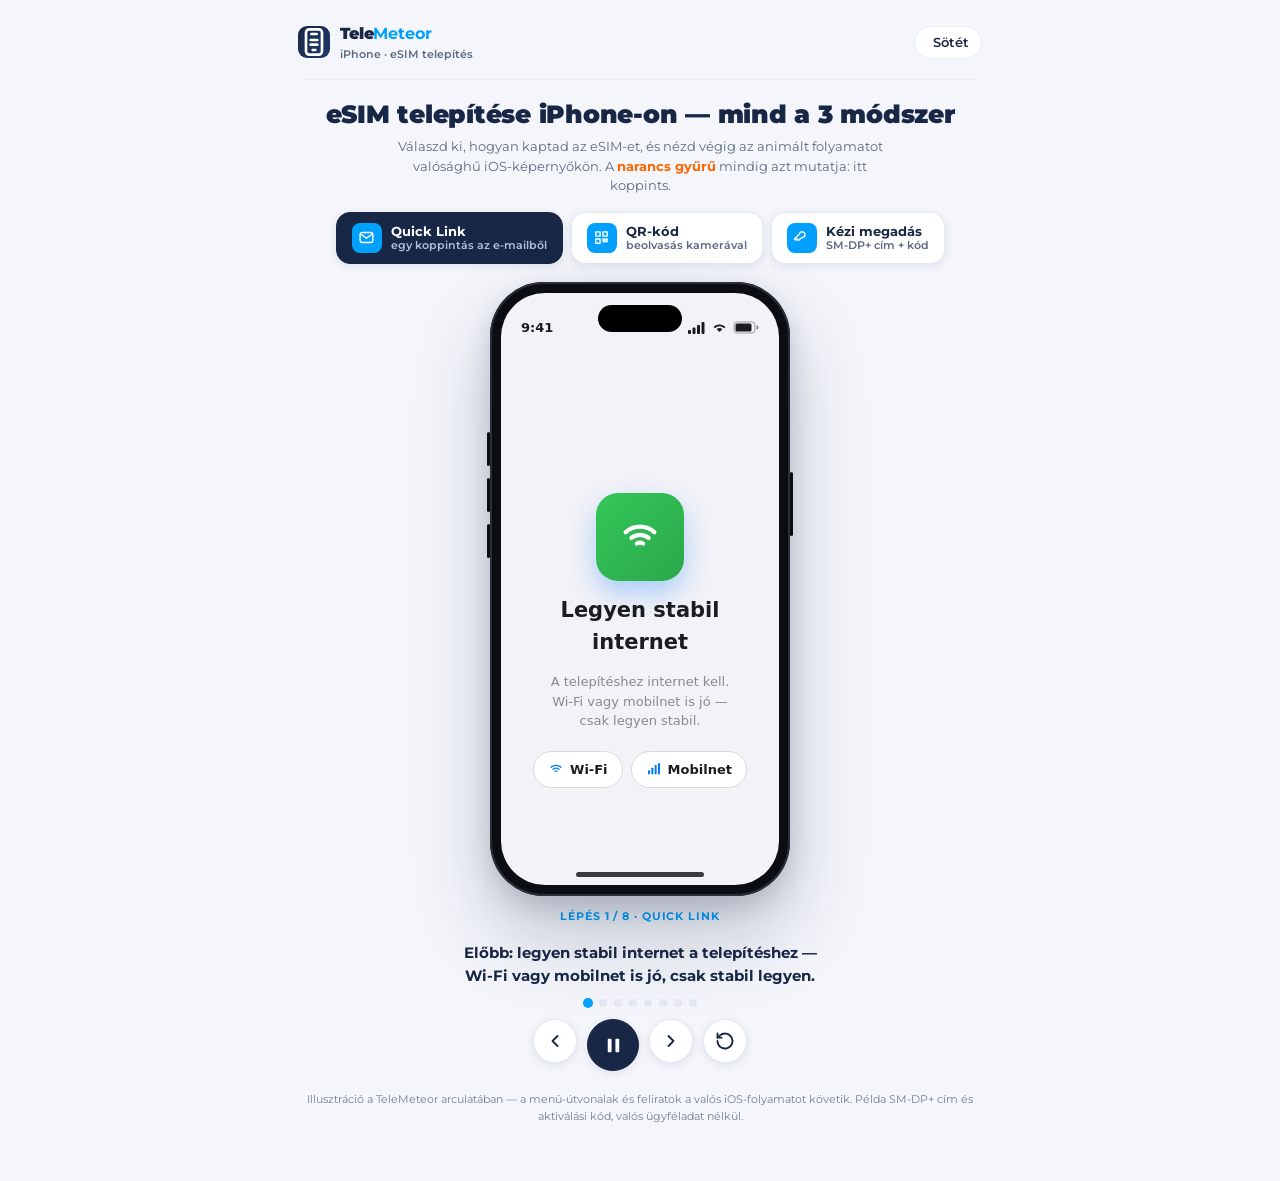
==== commit b854fc84: "esim-anim: fix notch overlap + add internet & delete-old steps - Status bar right cluster no longer " ====
--- a/esim-anim.html
+++ b/esim-anim.html
@@ -91,7 +91,7 @@
   .island{position:absolute;top:12px;left:50%;transform:translateX(-50%);width:84px;height:27px;
     background:#000;border-radius:16px;z-index:9}
   .statusbar{position:absolute;top:0;left:0;right:0;height:52px;display:flex;align-items:center;
-    justify-content:space-between;padding:18px 26px 0;font-size:13px;font-weight:700;z-index:8;color:var(--ios-label)}
+    justify-content:space-between;padding:18px 20px 0;font-size:13px;font-weight:700;z-index:8;color:var(--ios-label)}
   .screen.onDark .statusbar{color:#fff}
   .statusbar .rgt{display:flex;align-items:center;gap:5px}
   .statusbar svg{display:block}
@@ -142,6 +142,13 @@
   .pad{padding:0 16px}
   .btn-primary{display:block;background:var(--ios-blue);color:#fff;border-radius:13px;padding:14px;font-size:16px;font-weight:600;text-align:center;margin:12px 16px 0}
   .btn-text{color:var(--ios-blue);text-align:center;font-size:16px;padding:14px}
+  .del-row{margin:16px 16px 0;background:var(--ios-cell);border-radius:12px}
+  .del-row .cell{justify-content:center;color:#FF3B30}
+  .del-row .lbl{color:#FF3B30;font-weight:500}
+  .netchips{display:flex;gap:8px;margin-top:6px}
+  .netchip{display:inline-flex;align-items:center;gap:6px;background:var(--ios-cell);border:1px solid var(--ios-sep);
+    border-radius:999px;padding:8px 14px;font-size:13px;font-weight:600;color:var(--ios-label)}
+  .netchip svg{width:16px;height:16px;color:var(--ios-blue)}
 
   /* mail scene */
   .mail-head{padding:8px 18px 12px;text-align:left;border-bottom:.5px solid var(--ios-sep)}
@@ -261,7 +268,6 @@
             <span>9:41</span>
             <span class="rgt">
               <svg width="18" height="12" viewBox="0 0 18 12" fill="currentColor" aria-hidden="true"><rect x="0" y="8" width="3" height="4" rx="1"/><rect x="4.5" y="5.5" width="3" height="6.5" rx="1"/><rect x="9" y="3" width="3" height="9" rx="1"/><rect x="13.5" y="0" width="3" height="12" rx="1"/></svg>
-              <span style="font-size:12px;font-weight:700">5G</span>
               <svg width="17" height="12" viewBox="0 0 17 12" fill="currentColor" aria-hidden="true"><path d="M8.5 2.6c2.3 0 4.4.9 6 2.4l-1.3 1.3a6.7 6.7 0 00-9.4 0L2.5 5A8.5 8.5 0 018.5 2.6zM8.5 6a4 4 0 012.8 1.2L8.5 10 5.7 7.2A4 4 0 018.5 6z"/></svg>
               <svg width="26" height="13" viewBox="0 0 26 13" fill="none" aria-hidden="true"><rect x="1" y="1" width="21" height="11" rx="3" stroke="currentColor" stroke-opacity=".4" stroke-width="1"/><rect x="2.5" y="2.5" width="16" height="8" rx="1.6" fill="currentColor"/><rect x="23.5" y="4.5" width="1.8" height="4" rx=".9" fill="currentColor" fill-opacity=".5"/></svg>
             </span>
@@ -405,7 +411,7 @@
       return nav('Telemeteor','Mobilhálózat')+
         '<div class="ghead">Ez a vonal</div>'+
         '<div class="group" style="margin-bottom:2px">'+
-        cell({glyph:ICON.cell,bg:'#34C759',label:'Ez a vonal be van kapcsolva',sw:true,swon:true})+
+        cell({glyph:ICON.cell,bg:'#34C759',label:'Ez a vonal aktív',sw:true,swon:true})+
         '</div>'+
         '<div class="ghead">Mobiladat</div>'+
         '<div class="group">'+
@@ -413,6 +419,24 @@
         '</div>'+
         '<div style="padding:10px 30px;text-align:left;font-size:11.5px;color:var(--ios-sub)">Külföldi adathasználathoz az adatroaming legyen bekapcsolva.</div>';
     }
+    if(t==='info-net'){
+      return '<div class="center">'+
+        '<div class="hero-sim" style="background:linear-gradient(135deg,#34C759,#2aa84a)">'+g(ICON.wifi,2.2)+'</div>'+
+        '<h3>Legyen stabil internet</h3>'+
+        '<p>A telepítéshez internet kell. Wi‑Fi vagy mobilnet is jó — csak legyen stabil.</p>'+
+        '<div class="netchips"><span class="netchip">'+g(ICON.wifi)+'Wi‑Fi</span><span class="netchip">'+g(ICON.cell)+'Mobilnet</span></div>'+
+      '</div>';
+    }
+    if(t==='delete-old'){
+      return nav('Régi eSIM','Vissza')+
+        '<div class="ghead">Nem használt csomag</div>'+
+        '<div class="group">'+
+        cell({glyph:ICON.sim,bg:'#8A8A8E',label:'Régi eSIM',val:'Inaktív'})+
+        cell({glyph:ICON.globe,bg:'#8A8A8E',label:'Adatroaming',val:'Ki'})+
+        '</div>'+
+        '<div class="del-row"><div class="cell" id="taptarget"><span class="lbl">eSIM törlése</span></div></div>'+
+        '<div style="padding:12px 30px;text-align:left;font-size:11.5px;color:var(--ios-sub)">Csak azt töröld, amelyikre biztosan nincs szükséged.</div>';
+    }
     if(t==='done'){
       return '<div class="confetti" id="conf"></div><div class="center"><div class="checkwrap"><svg viewBox="0 0 52 52"><path class="ck" d="M14 27l8 8 16-18" pathLength="1"/></svg></div><h3>Sikeres telepítés</h3><p>Az eSIM aktív — indulhat az utazás.</p></div>';
     }
@@ -420,6 +444,10 @@
   }
 
   // ===== flows =====
+  var pre=[
+    {type:'info-net', cap:'Előbb: legyen stabil internet a telepítéshez — Wi‑Fi vagy mobilnet is jó, csak stabil legyen.'},
+    {type:'delete-old', cap:'Ha van felesleges régi eSIM-ed, nyisd meg, és koppints az „eSIM törlése” gombra — így lesz hely az újnak.'}
+  ];
   var tail=[
     {type:'continue', cap:'Koppints a „Folytatás” gombra'},
     {type:'installing', cap:'Az eSIM aktiválása folyamatban…'},
@@ -427,22 +455,22 @@
     {type:'done', cap:'Kész! Az eSIM használatra kész.'}
   ];
   var FLOWS={
-    link:{ name:'Quick Link', desc:'egy koppintás az e-mailből', icon:ICON.mail, scenes:[
+    link:{ name:'Quick Link', desc:'egy koppintás az e-mailből', icon:ICON.mail, scenes:pre.concat([
       {type:'mail', cap:'Nyisd meg a Telemeteor e-mailt, és koppints az „eSIM telepítése” gombra'},
       {type:'sheet', cap:'Erősítsd meg: koppints az „eSIM hozzáadása” gombra'}
-    ].concat(tail)},
-    qr:{ name:'QR-kód', desc:'beolvasás kamerával', icon:ICON.qr, scenes:[
+    ]).concat(tail)},
+    qr:{ name:'QR-kód', desc:'beolvasás kamerával', icon:ICON.qr, scenes:pre.concat([
       {type:'settings-home', cap:'Nyisd meg a Beállítások → Mobilhálózat menüt'},
       {type:'settings-cellular', cap:'Koppints az „eSIM hozzáadása” sorra'},
       {type:'choice', tap:'qr', cap:'Válaszd a „QR-kód használata” lehetőséget'},
       {type:'qrscan', dark:true, cap:'Tartsd a QR-kódot a keretbe — az iPhone beolvassa'}
-    ].concat(tail)},
-    manual:{ name:'Kézi megadás', desc:'SM‑DP+ cím + kód', icon:ICON.key, scenes:[
+    ]).concat(tail)},
+    manual:{ name:'Kézi megadás', desc:'SM‑DP+ cím + kód', icon:ICON.key, scenes:pre.concat([
       {type:'settings-home', cap:'Nyisd meg a Beállítások → Mobilhálózat menüt'},
       {type:'settings-cellular', cap:'Koppints az „eSIM hozzáadása” sorra'},
       {type:'choice', tap:'manual', cap:'Görgess le, és válaszd az „Adatok kézi megadása” lehetőséget'},
       {type:'manual', cap:'Írd be az e-mailből az SM‑DP+ címet és az aktiválási kódot, majd „Tovább”'}
-    ].concat(tail)}
+    ]).concat(tail)}
   };
   var ORDER=['link','qr','manual'];
 
@@ -492,6 +520,7 @@
     render(sc, prevIdx>idx); markDots(); prevIdx=idx;
 
     var hasTap=/settings|choice|mail|sheet|manual|continue|plan/.test(sc.type);
+    if(sc.type==='info-net'){ if(playing) later(next, reduce?2200:3000); return; }
     if(sc.type==='qrscan'){ if(playing) later(next, reduce?2000:2600); return; }
     if(sc.type==='installing'){ if(playing) later(next, reduce?1500:2000); return; }
     if(sc.type==='done'){ if(!reduce) burst(); if(playing) later(function(){idx=0;prevIdx=-1;play();}, 3200); return; }
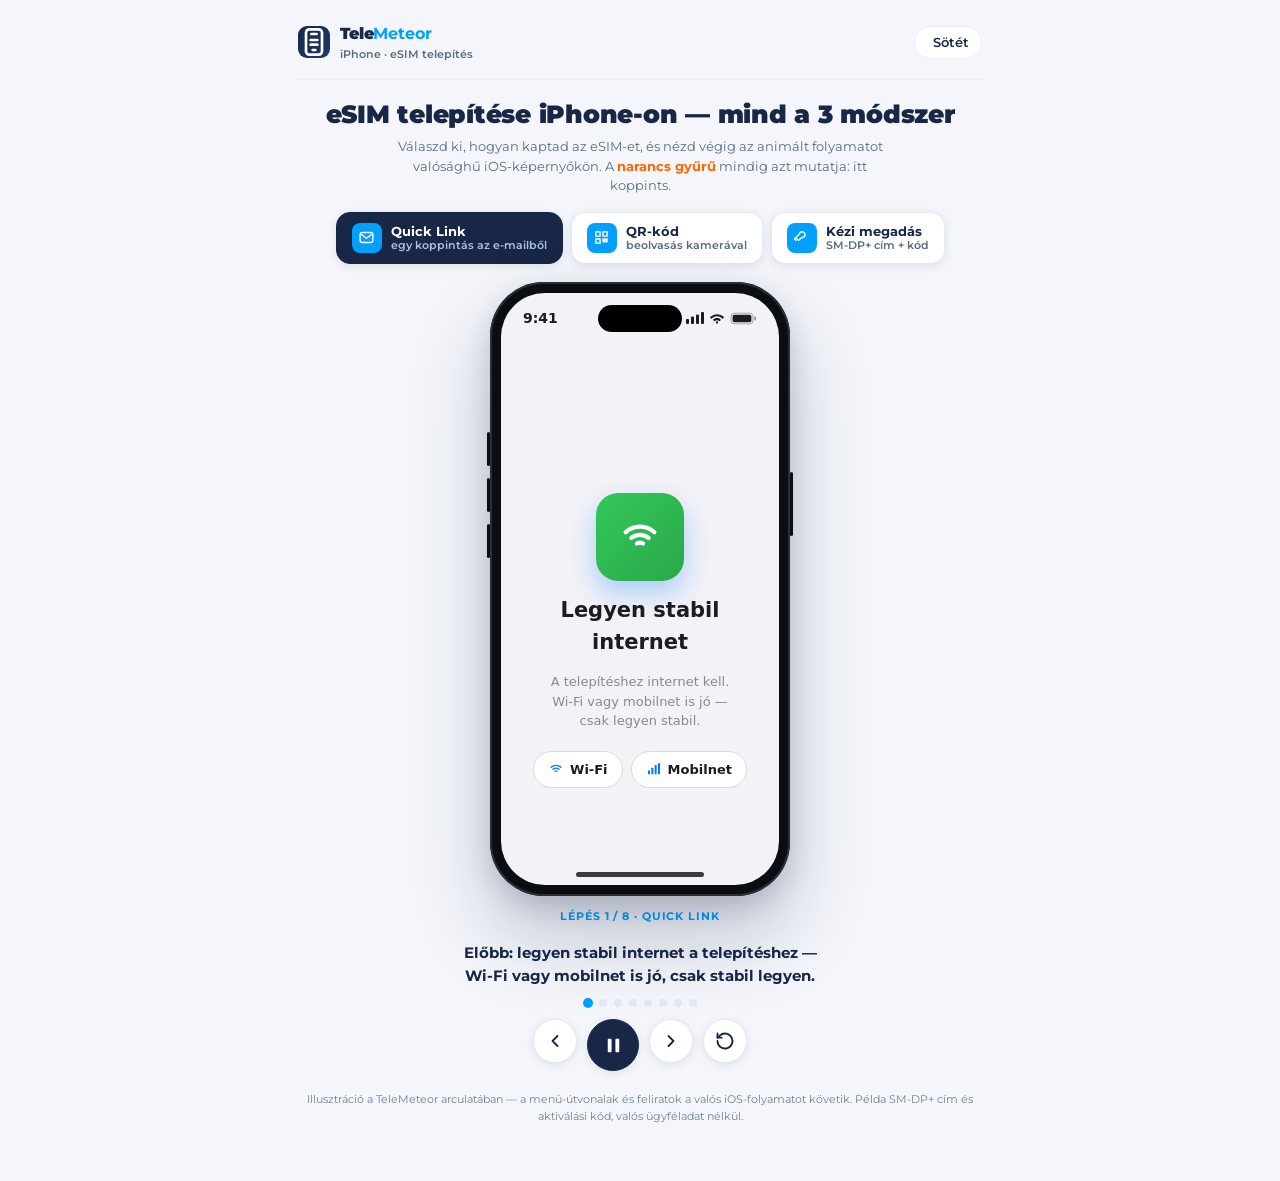
==== commit 2283693e: "esim-anim: align status bar to Dynamic Island centerline + truer icons Status bar time and right ico" ====
--- a/esim-anim.html
+++ b/esim-anim.html
@@ -90,8 +90,8 @@
 
   .island{position:absolute;top:12px;left:50%;transform:translateX(-50%);width:84px;height:27px;
     background:#000;border-radius:16px;z-index:9}
-  .statusbar{position:absolute;top:0;left:0;right:0;height:52px;display:flex;align-items:center;
-    justify-content:space-between;padding:18px 20px 0;font-size:13px;font-weight:700;z-index:8;color:var(--ios-label)}
+  .statusbar{position:absolute;top:0;left:0;right:0;height:51px;display:flex;align-items:center;
+    justify-content:space-between;padding:0 22px;font-size:14px;font-weight:600;z-index:8;color:var(--ios-label)}
   .screen.onDark .statusbar{color:#fff}
   .statusbar .rgt{display:flex;align-items:center;gap:5px}
   .statusbar svg{display:block}
@@ -267,9 +267,9 @@
           <div class="statusbar">
             <span>9:41</span>
             <span class="rgt">
-              <svg width="18" height="12" viewBox="0 0 18 12" fill="currentColor" aria-hidden="true"><rect x="0" y="8" width="3" height="4" rx="1"/><rect x="4.5" y="5.5" width="3" height="6.5" rx="1"/><rect x="9" y="3" width="3" height="9" rx="1"/><rect x="13.5" y="0" width="3" height="12" rx="1"/></svg>
-              <svg width="17" height="12" viewBox="0 0 17 12" fill="currentColor" aria-hidden="true"><path d="M8.5 2.6c2.3 0 4.4.9 6 2.4l-1.3 1.3a6.7 6.7 0 00-9.4 0L2.5 5A8.5 8.5 0 018.5 2.6zM8.5 6a4 4 0 012.8 1.2L8.5 10 5.7 7.2A4 4 0 018.5 6z"/></svg>
-              <svg width="26" height="13" viewBox="0 0 26 13" fill="none" aria-hidden="true"><rect x="1" y="1" width="21" height="11" rx="3" stroke="currentColor" stroke-opacity=".4" stroke-width="1"/><rect x="2.5" y="2.5" width="16" height="8" rx="1.6" fill="currentColor"/><rect x="23.5" y="4.5" width="1.8" height="4" rx=".9" fill="currentColor" fill-opacity=".5"/></svg>
+              <svg width="18" height="12" viewBox="0 0 18 12" fill="currentColor" aria-hidden="true"><rect x="0" y="7" width="3" height="5" rx="1"/><rect x="5" y="4.5" width="3" height="7.5" rx="1"/><rect x="10" y="2.5" width="3" height="9.5" rx="1"/><rect x="15" y="0" width="3" height="12" rx="1"/></svg>
+              <svg width="16" height="12" viewBox="0 0 16 12" fill="currentColor" aria-hidden="true"><path d="M8 2.3c2.55 0 4.87.95 6.64 2.52a.6.6 0 01.03.86l-.7.74a.58.58 0 01-.82.03A8.02 8.02 0 008 4.35 8.02 8.02 0 002.85 6.48a.58.58 0 01-.82-.03l-.7-.74a.6.6 0 01.03-.86A9.94 9.94 0 018 2.3z"/><path d="M8 6.1c1.38 0 2.64.5 3.6 1.35a.6.6 0 01.04.86l-.72.75a.57.57 0 01-.8.02A3.35 3.35 0 008 8.2c-.8 0-1.53.28-2.12.79a.57.57 0 01-.8-.02l-.72-.75a.6.6 0 01.04-.86A5.38 5.38 0 018 6.1z"/><circle cx="8" cy="10.5" r="1.15"/></svg>
+              <svg width="27" height="13" viewBox="0 0 27 13" fill="none" aria-hidden="true"><rect x="1" y="1.2" width="22" height="10.6" rx="3.2" stroke="currentColor" stroke-opacity=".35" stroke-width="1"/><rect x="2.6" y="2.7" width="18.8" height="7.6" rx="1.8" fill="currentColor"/><rect x="24.2" y="4.6" width="1.8" height="3.8" rx=".9" fill="currentColor" fill-opacity=".45"/></svg>
             </span>
           </div>
           <div class="ios-content" id="content"></div>
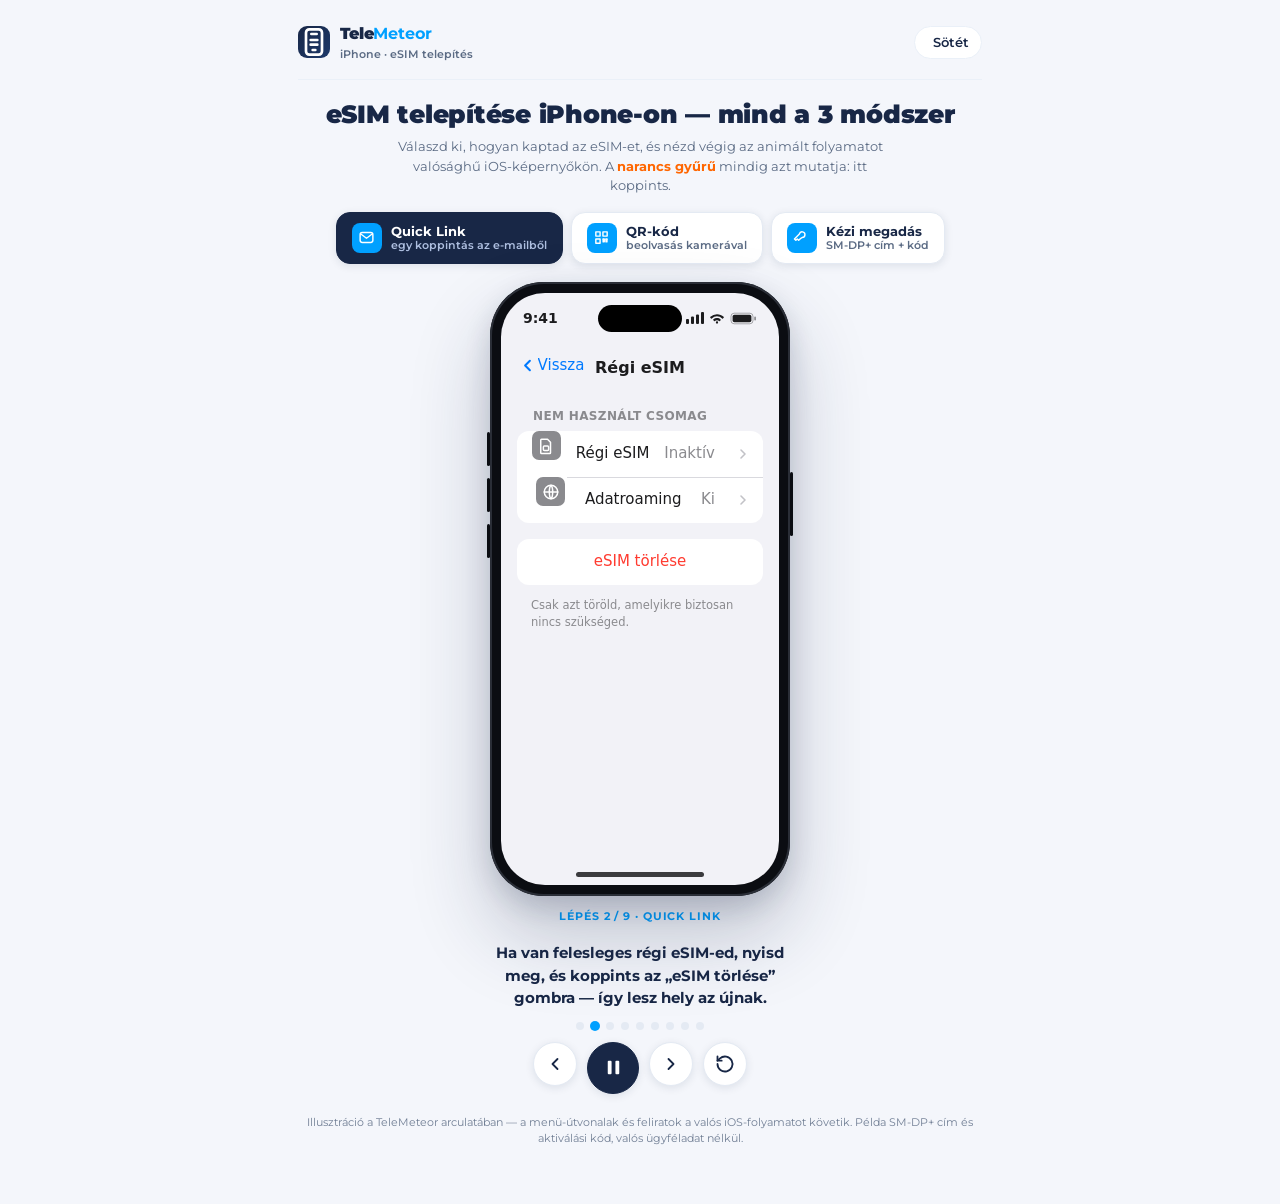
==== commit 6c59487a: "esim-anim: add final step - set Telemeteor as data line on arrival New tail step (all methods) betwe" ====
--- a/esim-anim.html
+++ b/esim-anim.html
@@ -149,6 +149,9 @@
   .netchip{display:inline-flex;align-items:center;gap:6px;background:var(--ios-cell);border:1px solid var(--ios-sep);
     border-radius:999px;padding:8px 14px;font-size:13px;font-weight:600;color:var(--ios-label)}
   .netchip svg{width:16px;height:16px;color:var(--ios-blue)}
+  .ck-mark{margin-left:auto;color:var(--ios-blue);display:flex;transition:opacity .3s}
+  .ck-mark svg{width:20px;height:20px}
+  .ck-mark.off{opacity:0}
 
   /* mail scene */
   .mail-head{padding:8px 18px 12px;text-align:left;border-bottom:.5px solid var(--ios-sep)}
@@ -437,6 +440,15 @@
         '<div class="del-row"><div class="cell" id="taptarget"><span class="lbl">eSIM törlése</span></div></div>'+
         '<div style="padding:12px 30px;text-align:left;font-size:11.5px;color:var(--ios-sub)">Csak azt töröld, amelyikre biztosan nincs szükséged.</div>';
     }
+    if(t==='data-line'){
+      return nav('Mobiladat','Vissza')+
+        '<div class="ghead">Adatforgalomhoz használt vonal</div>'+
+        '<div class="group">'+
+        '<div class="cell"><span class="lbl">Fő vonal</span><span class="ck-mark" id="oldcheck">'+g(ICON.check,2.4)+'</span></div>'+
+        '<div class="cell" id="taptarget"><span class="lbl">Telemeteor</span><span class="ck-mark off" id="newcheck">'+g(ICON.check,2.4)+'</span></div>'+
+        '</div>'+
+        '<div style="padding:12px 30px;text-align:left;font-size:11.5px;color:var(--ios-sub)">Érkezéskor válaszd a Telemeteor eSIM-et, hogy az adat azon menjen.</div>';
+    }
     if(t==='done'){
       return '<div class="confetti" id="conf"></div><div class="center"><div class="checkwrap"><svg viewBox="0 0 52 52"><path class="ck" d="M14 27l8 8 16-18" pathLength="1"/></svg></div><h3>Sikeres telepítés</h3><p>Az eSIM aktív — indulhat az utazás.</p></div>';
     }
@@ -452,6 +464,7 @@
     {type:'continue', cap:'Koppints a „Folytatás” gombra'},
     {type:'installing', cap:'Az eSIM aktiválása folyamatban…'},
     {type:'plan', cap:'Kapcsold be az adatroamingot'},
+    {type:'data-line', cap:'Amikor megérkezel a célországba: állítsd be, hogy az adat a Telemeteor eSIM-en menjen.'},
     {type:'done', cap:'Kész! Az eSIM használatra kész.'}
   ];
   var FLOWS={
@@ -524,6 +537,12 @@
     if(sc.type==='qrscan'){ if(playing) later(next, reduce?2000:2600); return; }
     if(sc.type==='installing'){ if(playing) later(next, reduce?1500:2000); return; }
     if(sc.type==='done'){ if(!reduce) burst(); if(playing) later(function(){idx=0;prevIdx=-1;play();}, 3200); return; }
+    if(sc.type==='data-line'){
+      later(function(){placeRing();ring.classList.add('show');}, reduce?300:700);
+      if(playing) later(function(){var n=document.getElementById('newcheck'),o=document.getElementById('oldcheck');if(n)n.classList.remove('off');if(o)o.classList.add('off');ring.classList.add('tap');}, reduce?1500:1900);
+      if(playing) later(next, reduce?2000:2400);
+      return;
+    }
     if(sc.type==='plan'){
       later(function(){var s=document.getElementById('roamsw');if(s)s.classList.add('on');placeRing();ring.classList.add('show');}, reduce?300:700);
       if(playing) later(function(){ring.classList.add('tap');}, reduce?1500:1900);
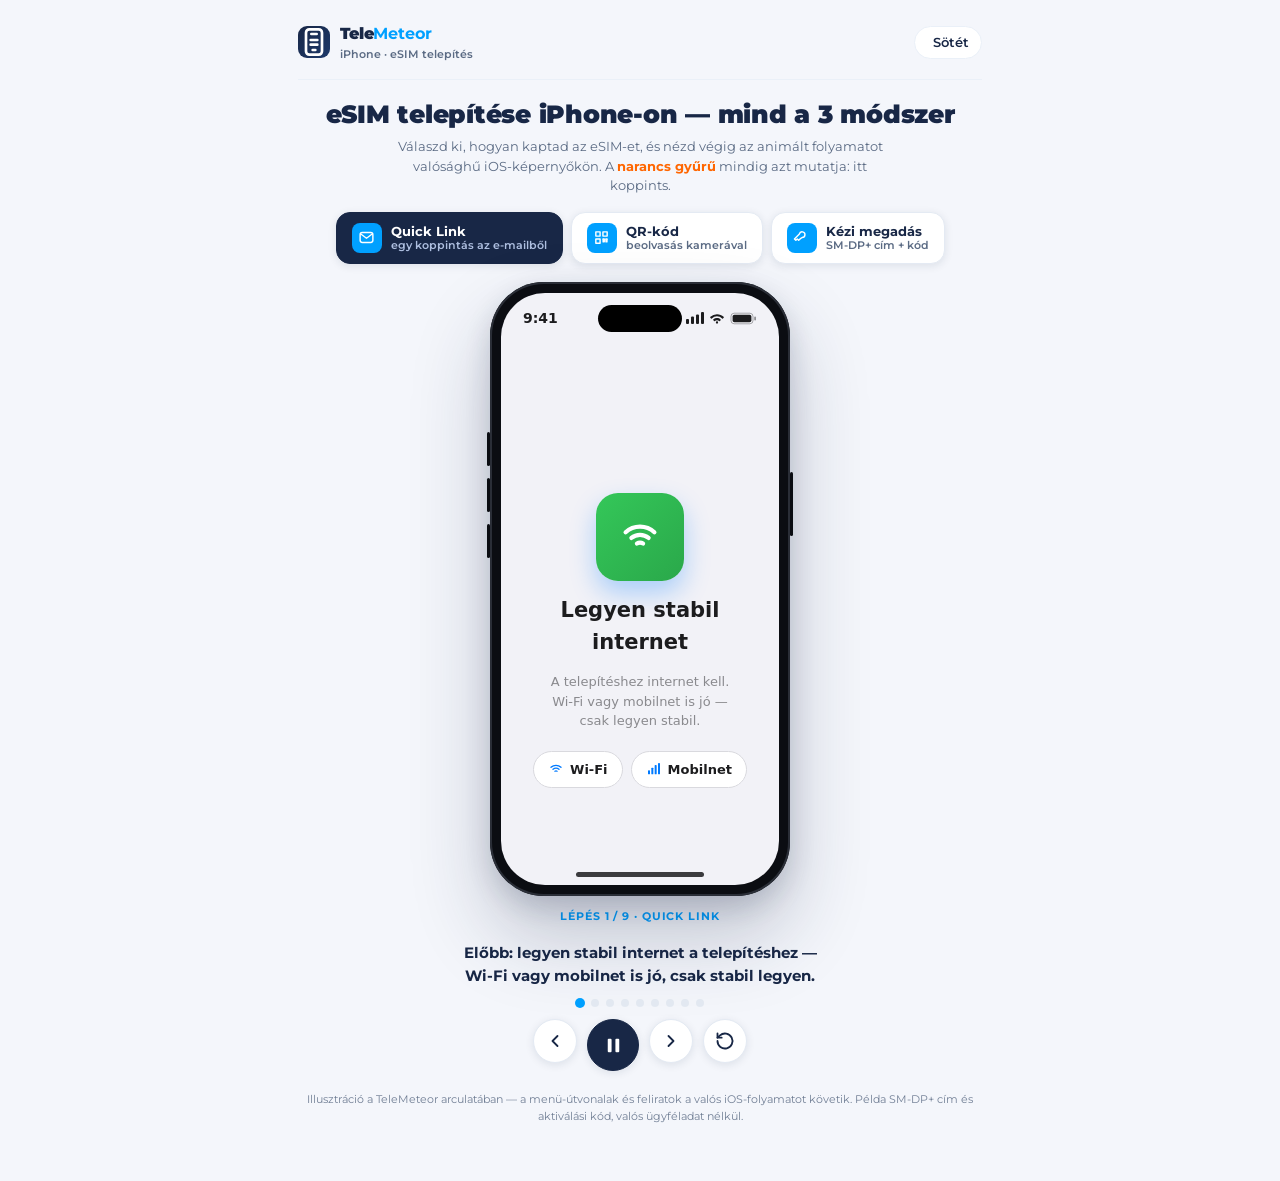
==== commit fe674b5a: "Embed the iOS animation into the guide with a step-by-step / animation choice iPhone guide now shows" ====
--- a/esim-anim.html
+++ b/esim-anim.html
@@ -234,6 +234,12 @@
   .ctl.primary svg{width:23px;height:23px}
   .note{margin-top:20px;font-size:11px;color:var(--muted);opacity:.85}
 
+  /* Embedded in the guide (?embed=1): drop the page chrome, keep the phone + method tabs + controls.
+     Keep the light background so the (dark) captions stay readable inside the navy guide panel. */
+  body.embed .top, body.embed h1, body.embed .lead, body.embed .note{display:none}
+  body.embed .wrap{padding:6px 12px 20px;max-width:520px}
+  body.embed .methods{margin-bottom:14px}
+
   @media (prefers-reduced-motion:reduce){
     .device{animation:none}
     .ring.show{animation:none}
@@ -298,6 +304,7 @@
 
 <script>
 (function(){
+  var _p=new URLSearchParams(location.search), EMBED=_p.get('embed')==='1', START=_p.get('method');
   var chev='<svg viewBox="0 0 24 24" fill="none" stroke="currentColor" stroke-width="2.4" stroke-linecap="round" stroke-linejoin="round"><path d="M9 6l6 6-6 6"/></svg>';
   var backchev='<svg viewBox="0 0 24 24" fill="none" stroke="currentColor" stroke-width="2.6" stroke-linecap="round" stroke-linejoin="round"><path d="M15 6l-6 6 6 6"/></svg>';
   function g(p,sw){return '<svg viewBox="0 0 24 24" fill="none" stroke="currentColor" stroke-width="'+(sw||2)+'" stroke-linecap="round" stroke-linejoin="round">'+p+'</svg>';}
@@ -580,7 +587,8 @@
     function s(){lab.textContent=c()==='dark'?'Világos':'Sötét';}
     b.onclick=function(){root.setAttribute('data-theme',c()==='dark'?'light':'dark');s();};s();})();
 
-  select('link');syncPlay();
+  if(EMBED)document.body.classList.add('embed');
+  select((START&&FLOWS[START])?START:'link');syncPlay();
 })();
 </script>
 </body>
